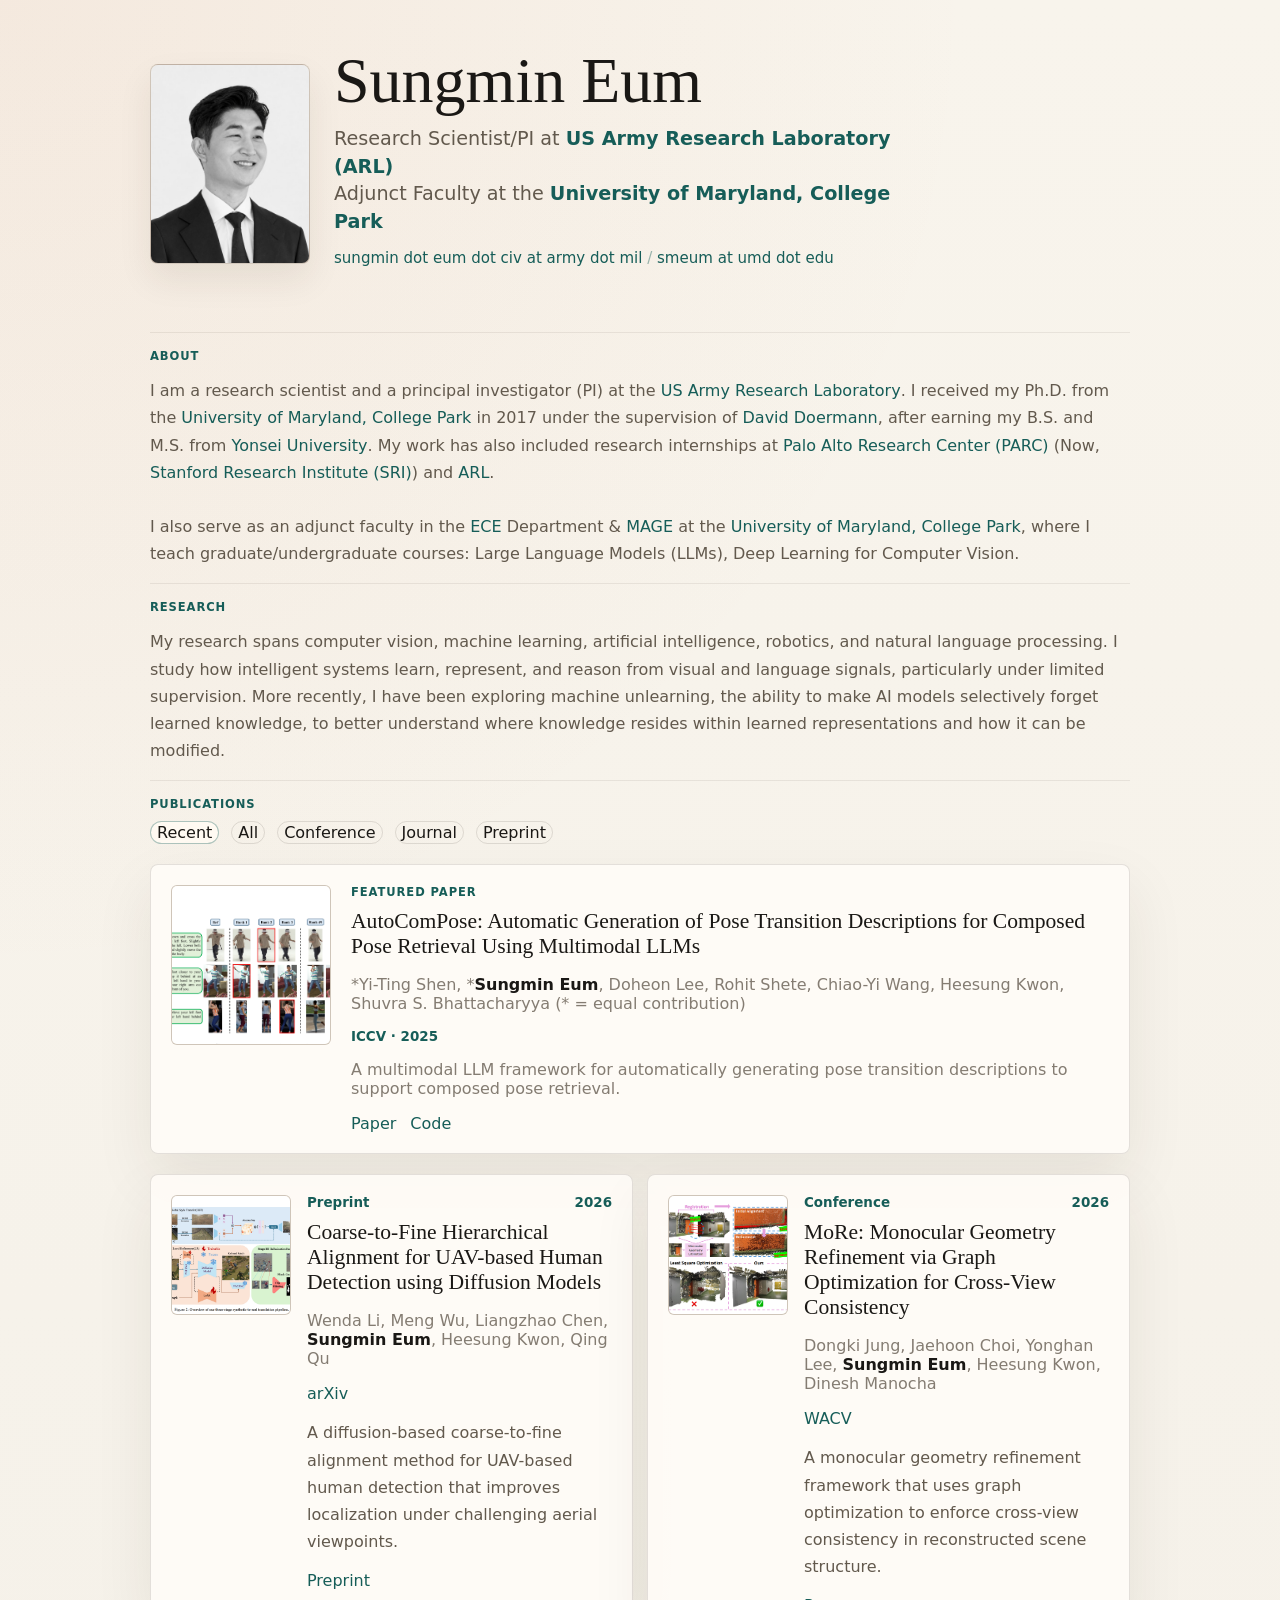
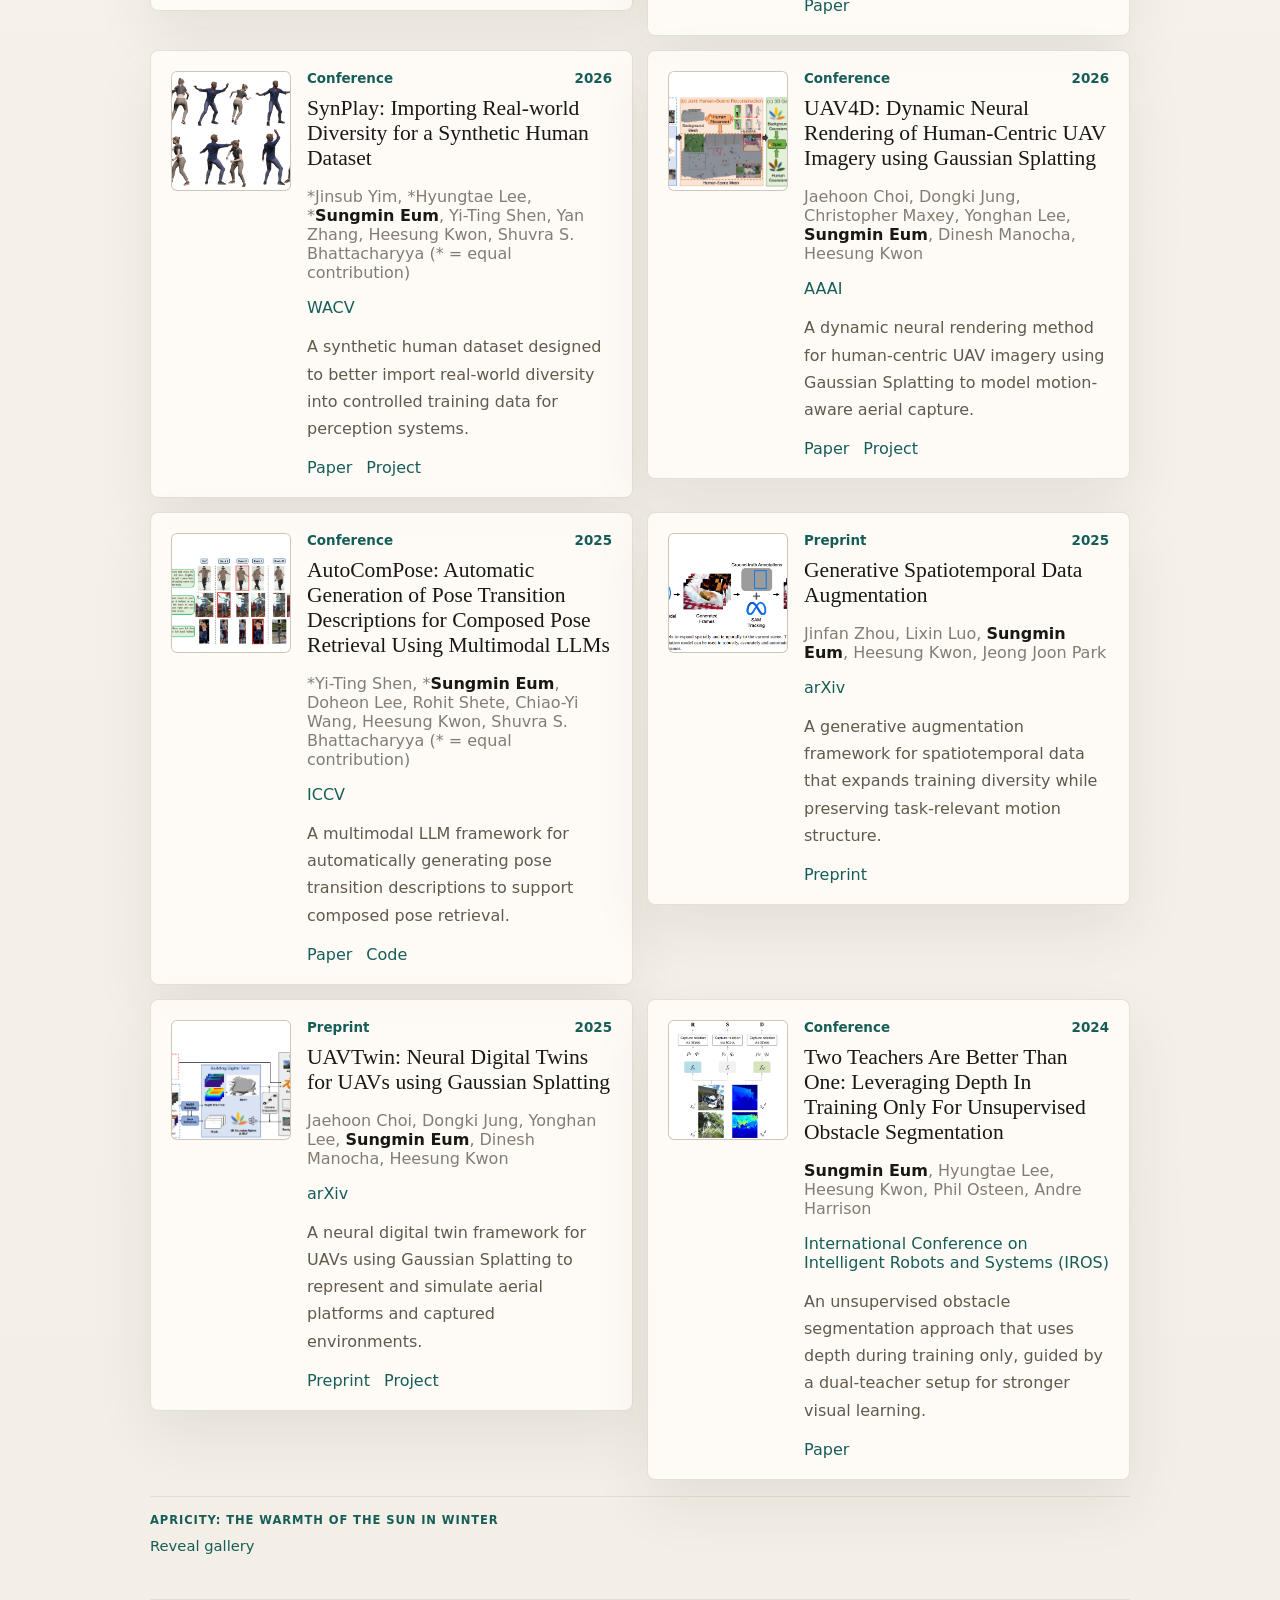
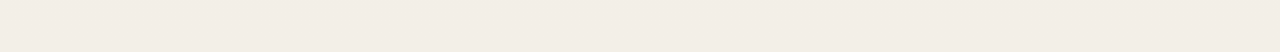
==== index.html @ 0f160ba1 "initial website material" ====
<!DOCTYPE html>
<html lang="en">
  <head>
    <meta charset="UTF-8" />
    <meta name="viewport" content="width=device-width, initial-scale=1.0" />
    <title>Sungmin Eum</title>
    <meta
      name="description"
      content="Personal academic website with publications, research notes, profile management, and a hidden gallery."
    />
    <link rel="stylesheet" href="assets/css/styles.css" />
  </head>
  <body>
    <div class="site-shell">
      <main id="home">
        <section class="hero">
          <div class="hero-main">
            <aside class="hero-aside hero-aside-left">
              <div class="portrait-wrap compact">
                <img id="profile-photo" alt="Portrait" />
              </div>
            </aside>
            <div class="hero-copy">
              <h1 id="profile-name">Loading...</h1>
              <p class="hero-title" id="profile-title"></p>
              <p class="hero-email" id="profile-email-inline"></p>
              <p class="hero-intro" id="profile-intro"></p>
            </div>
            <aside class="hero-aside hero-aside-right"></aside>
          </div>
        </section>

        <section class="content-section single-column-section" id="about">
          <div class="section-heading section-heading-narrow">
            <p class="eyebrow">About</p>
          </div>
          <div class="section-body prose prose-wide rich-prose" id="about-text"></div>
        </section>

        <section class="content-section single-column-section" id="research">
          <div class="section-heading section-heading-narrow">
            <p class="eyebrow">Research</p>
          </div>
          <div class="section-body single-flow-copy">
            <div class="prose prose-wide rich-prose" id="research-text"></div>
          </div>
        </section>

        <section class="content-section publication-section" id="publications">
          <div class="section-heading publication-head">
            <p class="eyebrow">Publications</p>
            <div class="pub-controls" aria-label="Publication filters">
              <button class="chip active" data-filter="Recent">Recent</button>
              <button class="chip" data-filter="All">All</button>
              <button class="chip" data-filter="Conference">Conference</button>
              <button class="chip" data-filter="Journal">Journal</button>
              <button class="chip" data-filter="Preprint">Preprint</button>
            </div>
          </div>
          <div class="featured-paper" id="featured-paper"></div>
          <div class="publication-list publication-grid" id="publication-list"></div>
        </section>

        <section class="content-section gallery-section" id="gallery" aria-live="polite">
          <div class="gallery-header">
            <div>
              <p class="eyebrow">Apricity: the warmth of the sun in winter</p>
              <button class="gallery-toggle" id="gallery-toggle" type="button" aria-expanded="false" aria-controls="gallery-content">
                Reveal gallery
              </button>
            </div>
          </div>
          <div class="gallery-content hidden" id="gallery-content">
            <div class="gallery-grid" id="gallery-grid"></div>
          </div>
        </section>

        <footer class="site-footer">
          <div class="visitor-map">
            <script type="text/javascript" id="mapmyvisitors" src="//mapmyvisitors.com/map.js?d=FUxLtZFxdDgw9W9cADM6pop2XKfiY9yZ3XqUbexV8cw&cl=ffffff&w=a"></script>
          </div>
        </footer>
      </main>
    </div>

    <template id="publication-template">
      <article class="publication-card">
        <div class="publication-thumb-wrap">
          <img class="publication-thumb" alt="Publication preview" />
        </div>
        <div class="publication-card-body">
          <div class="publication-meta">
            <span class="publication-type"></span>
            <span class="publication-year"></span>
          </div>
          <h3 class="publication-title"></h3>
          <p class="publication-authors"></p>
          <p class="publication-venue"></p>
          <p class="publication-abstract"></p>
          <div class="publication-links"></div>
        </div>
      </article>
    </template>

    <script type="module" src="assets/js/site.js"></script>
  </body>
</html>
---- assets/css/styles.css ----
:root {
  --bg: #f3efe7;
  --paper: rgba(255, 252, 247, 0.88);
  --paper-strong: #fffaf2;
  --ink: #1a1815;
  --muted: #62594d;
  --line: rgba(39, 30, 19, 0.12);
  --accent: #165d58;
  --accent-soft: #dcebe7;
  --accent-warm: #c7683c;
  --shadow: 0 24px 60px rgba(56, 37, 18, 0.08);
  --radius: 8px;
  --content-width: min(1160px, calc(100vw - 48px));
  --reading-width: 980px;
}

* {
  box-sizing: border-box;
}

html {
  scroll-behavior: smooth;
}

body {
  margin: 0;
  font-family: Inter, ui-sans-serif, system-ui, -apple-system, BlinkMacSystemFont, 'Segoe UI', sans-serif;
  color: var(--ink);
  background:
    radial-gradient(circle at top left, rgba(199, 104, 60, 0.08), transparent 28%),
    linear-gradient(180deg, #f8f4ec 0%, var(--bg) 100%);
}

img {
  max-width: 100%;
  display: block;
}

a {
  color: inherit;
  text-decoration: none;
}

button,
input,
textarea,
select {
  font: inherit;
}

.site-shell,
.admin-shell {
  width: var(--content-width);
  margin: 0 auto;
}

.topbar,
.admin-header {
  display: flex;
  align-items: center;
  justify-content: flex-end;
  gap: 24px;
  padding: 24px 0;
}

.topbar {
  position: sticky;
  top: 0;
  z-index: 20;
  backdrop-filter: blur(14px);
  background: rgba(243, 239, 231, 0.8);
  border-bottom: 1px solid rgba(39, 30, 19, 0.06);
}

h1,
h2,
h3 {
  font-family: 'Iowan Old Style', 'Palatino Linotype', 'Book Antiqua', Palatino, 'Times New Roman', serif;
  font-weight: 400;
}

.main-nav,
.overview-grid,
.pub-controls,
.admin-actions,
.panel-actions {
  display: flex;
  flex-wrap: wrap;
  gap: 12px;
}

.main-nav a,
.overview-grid a {
  color: var(--muted);
}

.hero {
  padding: 42px 0 22px;
  min-height: auto;
}

.hero-main {
  display: grid;
  grid-template-columns: 160px minmax(0, 1fr);
  gap: 24px;
  align-items: center;
  max-width: var(--reading-width);
  margin: 0 auto;
}

.section-grid {
  display: grid;
  grid-template-columns: minmax(0, 1.3fr) minmax(320px, 0.9fr);
  gap: 36px;
}

.hero-copy h1 {
  font-size: clamp(2.5rem, 5vw, 4.2rem);
  line-height: 0.98;
  margin: 8px 0 12px;
  max-width: 12ch;
}

.hero-title {
  font-size: 1.2rem;
  line-height: 1.45;
  max-width: 38rem;
  color: var(--muted);
  margin: 0 0 10px;
}

.hero-inline-link {
  color: var(--accent);
  text-decoration: none;
  font-weight: 600;
  transition: color 180ms ease, opacity 180ms ease;
}

.hero-inline-link:hover {
  color: var(--accent-warm);
  opacity: 0.92;
}

.hero-email {
  margin: 0 0 14px;
  color: var(--accent);
  font-size: 0.94rem;
  line-height: 1.6;
}

.email-separator {
  color: rgba(22, 93, 88, 0.42);
}

.hero-intro {
  max-width: 42rem;
  margin-bottom: 0;
}

.hero-intro,
.prose,
.publication-abstract,
.gallery-intro,
.news-item p,
.editor-panel p,
.workflow-list {
  color: var(--muted);
  line-height: 1.7;
}

.inline-content-link {
  color: var(--accent);
  font-weight: 500;
  text-decoration: none;
}

.inline-content-link:hover {
  color: var(--accent-warm);
}

.eyebrow {
  margin: 0;
  text-transform: uppercase;
  letter-spacing: 0.08em;
  font-size: 0.72rem;
  color: var(--accent);
  font-weight: 700;
}

.button,
.chip,
.text-button {
  border-radius: 999px;
  border: 1px solid transparent;
  cursor: pointer;
  transition: 180ms ease;
}

.button {
  padding: 0.9rem 1.1rem;
}

.button.primary {
  background: var(--ink);
  color: white;
}

.button.secondary,
.chip {
  background: transparent;
  border-color: var(--line);
  color: var(--ink);
}

.chip.active,
.button.secondary:hover,
.chip:hover {
  background: var(--paper-strong);
  border-color: rgba(22, 93, 88, 0.35);
}

.text-button {
  background: none;
  border: 0;
  color: var(--accent-warm);
  padding: 0;
}

.featured-card,
.publication-card,
.news-item,
.gallery-card,
.editor-panel,
.editor-item,
.admin-note {
  background: var(--paper);
  border: 1px solid var(--line);
  border-radius: var(--radius);
  box-shadow: var(--shadow);
}

.hero-aside {
  display: grid;
  gap: 12px;
}

.hero-aside-left {
  justify-items: start;
}

.portrait-wrap {
  aspect-ratio: 4 / 5;
  overflow: hidden;
  border-radius: var(--radius);
  border: 1px solid var(--line);
  background: linear-gradient(180deg, #e9dfd2, #d6c6b8);
}

.portrait-wrap.compact {
  max-width: 160px;
  width: 100%;
  justify-self: start;
  box-shadow: 0 16px 34px rgba(56, 37, 18, 0.08);
}

.portrait-wrap img,
.photo-preview-wrap img {
  width: 100%;
  height: 100%;
  object-fit: cover;
  object-position: center 18%;
}

.featured-card,
.publication-card,
.gallery-card,
.editor-panel,
.editor-item,
.admin-note,
.news-item {
  padding: 20px;
}

.overview-band,
.content-section,
.gallery-panel,
.admin-grid {
  padding: 16px 0;
}

.overview-grid {
  display: grid;
  grid-template-columns: repeat(4, minmax(0, 1fr));
  gap: 12px;
}

.overview-grid a {
  padding: 18px;
  border-top: 1px solid var(--line);
}

.content-section {
  border-top: 1px solid rgba(39, 30, 19, 0.08);
}

.single-column-section {
  display: grid;
  gap: 14px;
  max-width: var(--reading-width);
  margin: 0 auto;
  width: 100%;
}

.single-flow-copy {
  display: grid;
  gap: 18px;
}

.publication-section {
  display: grid;
  gap: 20px;
  max-width: var(--reading-width);
  margin: 0 auto;
  width: 100%;
}

.gallery-section {
  display: grid;
  gap: 18px;
  max-width: var(--reading-width);
  margin: 0 auto;
  width: 100%;
}

.gallery-content.hidden {
  display: none;
}

.publication-head {
  display: grid;
  gap: 10px;
}

.section-heading h2,
.gallery-header h2,
.admin-header h1,
.panel-heading h2 {
  margin: 8px 0 0;
  font-size: clamp(2rem, 4vw, 3rem);
  line-height: 1;
}

.split-copy {
  display: grid;
  grid-template-columns: minmax(0, 1.2fr) minmax(260px, 0.8fr);
  gap: 20px;
}

.featured-card h3,
.publication-title,
.gallery-card h3,
.editor-item-head h3 {
  margin: 10px 0 8px;
  font-size: 1.35rem;
}

.publication-list,
.gallery-grid,
.stack-list {
  display: grid;
  gap: 14px;
}

.publication-grid {
  grid-template-columns: repeat(2, minmax(0, 1fr));
  align-items: start;
}

.publication-card {
  display: grid;
  grid-template-columns: 120px minmax(0, 1fr);
  gap: 16px;
  align-items: start;
}

.publication-thumb-wrap {
  width: 120px;
}

.publication-thumb {
  width: 100%;
  aspect-ratio: 1 / 1;
  object-fit: cover;
  border-radius: 6px;
  border: 1px solid var(--line);
  background: #e7ddd0;
}

.publication-card-body {
  min-width: 0;
}

.featured-card {
  display: grid;
  grid-template-columns: 160px minmax(0, 1fr);
  gap: 20px;
  align-items: start;
}

.featured-visual {
  width: 100%;
  aspect-ratio: 1 / 1;
  border-radius: 6px;
  border: 1px solid var(--line);
  object-fit: cover;
  background: #e7ddd0;
}

.featured-copy {
  min-width: 0;
}

.publication-meta,
.gallery-meta,
.venue-line {
  color: var(--accent);
  font-size: 0.84rem;
  font-weight: 600;
}

.publication-venue {
  color: var(--accent);
}

.publication-authors {
  color: rgba(98, 89, 77, 0.78);
}

.featured-copy > p:not(.eyebrow):not(.venue-line) {
  color: rgba(98, 89, 77, 0.78);
}

.author-highlight {
  color: var(--ink);
  font-weight: 700;
  letter-spacing: 0;
}

.publication-meta {
  display: flex;
  justify-content: space-between;
  gap: 16px;
}

.publication-links {
  display: flex;
  flex-wrap: wrap;
  gap: 14px;
  margin-top: 14px;
}

.publication-links a {
  color: var(--accent);
}

.gallery-header,
.editor-item-head {
  display: flex;
  align-items: center;
  justify-content: flex-start;
  gap: 16px;
}

.gallery-toggle {
  margin-top: 10px;
  padding: 0;
  border: 0;
  background: none;
  color: var(--accent);
  font: inherit;
  font-size: 0.92rem;
  cursor: pointer;
}

.gallery-toggle:hover {
  color: var(--accent-warm);
}

.gallery-grid {
  grid-template-columns: repeat(2, minmax(0, 1fr));
  gap: 18px;
  align-items: start;
}

.gallery-card {
  display: grid;
  gap: 12px;
  padding: 14px;
  align-content: start;
}

.gallery-card img {
  width: 100%;
  height: auto;
  object-fit: contain;
  border-radius: 6px;
  border: 1px solid var(--line);
  background: rgba(255, 250, 242, 0.72);
}

.gallery-card h3 {
  margin: 0 0 6px;
}

.gallery-card p {
  margin: 0;
}

.site-footer {
  max-width: var(--reading-width);
  margin: 28px auto 40px;
  padding-top: 12px;
  border-top: 1px solid rgba(39, 30, 19, 0.08);
}

.visitor-map {
  display: flex;
  justify-content: flex-end;
  opacity: 0.72;
  transform: scale(0.10);
  transform-origin: right top;
  max-height: 88px;
  overflow: hidden;
}

.admin-body {
  background: #f5f0e6;
}

.admin-grid {
  display: grid;
  grid-template-columns: minmax(0, 1.3fr) 320px;
  gap: 20px;
  align-items: start;
}

.editor-form {
  display: grid;
  gap: 20px;
}

.editor-panel.full-width {
  width: 100%;
}

.editor-panel label,
.editor-item-grid label {
  display: grid;
  gap: 8px;
  margin-top: 14px;
  color: var(--ink);
  font-weight: 600;
}

.editor-item-grid {
  display: grid;
  grid-template-columns: repeat(2, minmax(0, 1fr));
  gap: 14px;
}

.full-span {
  grid-column: 1 / -1;
}

input,
textarea,
select {
  width: 100%;
  border-radius: 6px;
  border: 1px solid rgba(39, 30, 19, 0.16);
  padding: 0.85rem 0.95rem;
  background: rgba(255, 255, 255, 0.72);
}

.checkbox-row {
  grid-auto-flow: column;
  justify-content: start;
  align-items: center;
}

.checkbox-row input {
  width: auto;
}

.photo-preview-wrap {
  margin-top: 14px;
  aspect-ratio: 4 / 5;
  border-radius: var(--radius);
  overflow: hidden;
  border: 1px solid var(--line);
}

.field-hint {
  margin: 10px 0 0;
  font-size: 0.9rem;
}

.workflow-list {
  padding-left: 18px;
}

@media (max-width: 980px) {
  .hero-main,
  .section-grid,
  .admin-grid,
  .split-copy,
  .gallery-card {
    grid-template-columns: 1fr;
  }

  .hero-main {
    align-items: start;
  }

  .sticky-heading {
    position: static;
  }

  .overview-grid,
  .gallery-grid,
  .publication-grid {
    grid-template-columns: 1fr 1fr;
  }

  .portrait-wrap.compact {
    justify-self: start;
    max-width: 220px;
  }

}

@media (max-width: 720px) {
  :root {
    --content-width: min(100vw - 28px, 1000px);
  }

  .topbar,
  .admin-header,
  .gallery-header,
  .editor-item-head {
    align-items: flex-start;
    flex-direction: column;
  }

  .main-nav,
  .overview-grid,
  .gallery-grid,
  .editor-item-grid,
  .publication-grid {
    grid-template-columns: 1fr;
  }

  .hero {
    min-height: auto;
    padding-top: 28px;
  }

  .hero-copy h1 {
    font-size: 3rem;
  }

  .publication-card,
  .featured-card {
    grid-template-columns: 1fr;
  }

  .publication-thumb-wrap {
    width: 100%;
  }
}
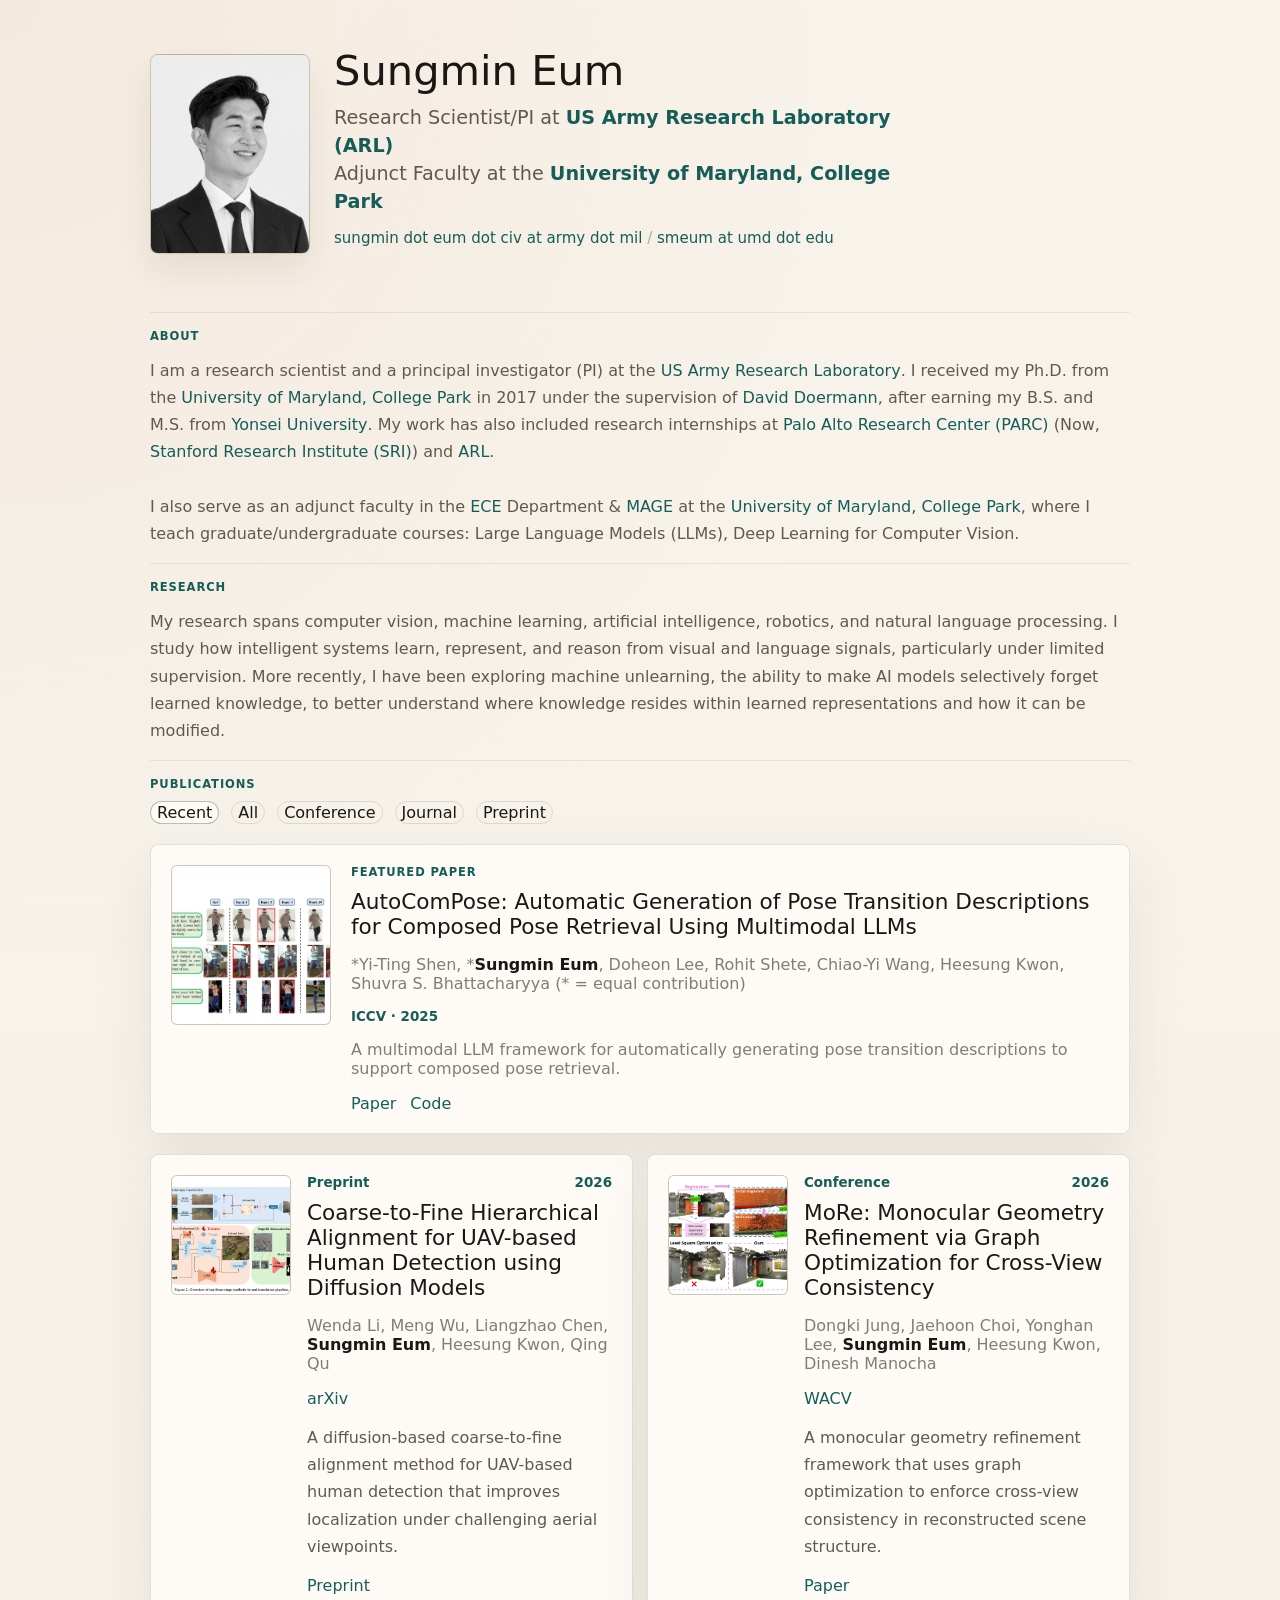
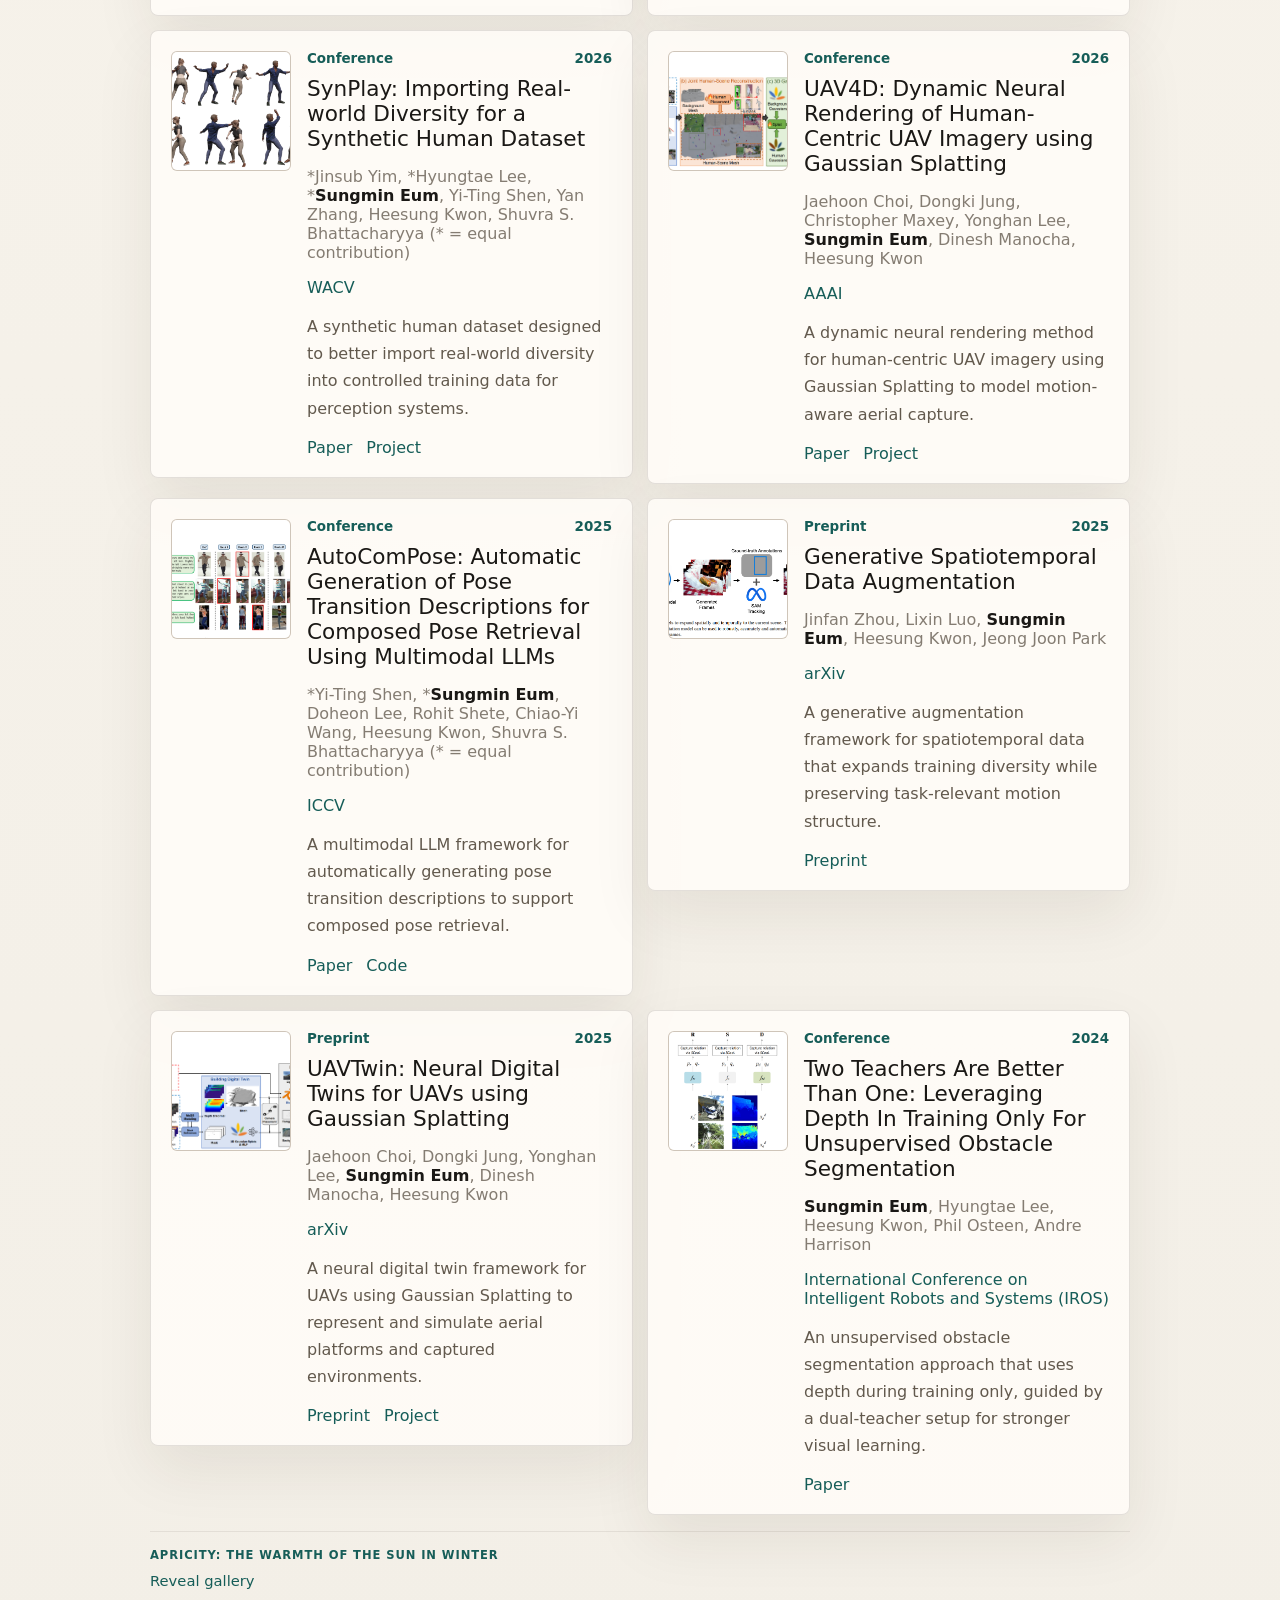
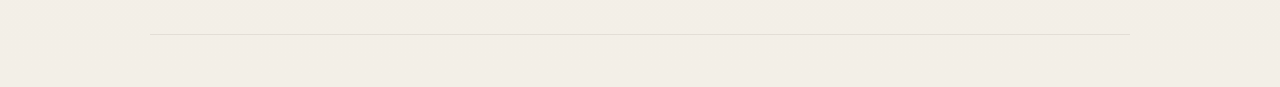
==== commit c16c210d: "update webpage" ====
--- a/index.html
+++ b/index.html
@@ -8,6 +8,9 @@
       name="description"
       content="Personal academic website with publications, research notes, profile management, and a hidden gallery."
     />
+    <link rel="preconnect" href="https://fonts.googleapis.com" />
+    <link rel="preconnect" href="https://fonts.gstatic.com" crossorigin />
+    <link href="https://fonts.googleapis.com/css2?family=Rubik:wght@300&display=swap" rel="stylesheet" />
     <link rel="stylesheet" href="assets/css/styles.css" />
   </head>
   <body>
--- a/assets/css/styles.css
+++ b/assets/css/styles.css
@@ -75,8 +75,8 @@
 h1,
 h2,
 h3 {
-  font-family: 'Iowan Old Style', 'Palatino Linotype', 'Book Antiqua', Palatino, 'Times New Roman', serif;
-  font-weight: 400;
+  font-family: Inter, ui-sans-serif, system-ui, -apple-system, BlinkMacSystemFont, 'Segoe UI', sans-serif;
+  font-weight: 600;
 }
 
 .main-nav,
@@ -115,8 +115,9 @@
 }
 
 .hero-copy h1 {
-  font-size: clamp(2.5rem, 5vw, 4.2rem);
-  line-height: 0.98;
+  font-size: clamp(1.8rem, 3.3vw, 2.6rem);
+  font-weight: 500;
+  line-height: 1.02;
   margin: 8px 0 12px;
   max-width: 12ch;
 }
@@ -360,8 +361,10 @@
 .publication-title,
 .gallery-card h3,
 .editor-item-head h3 {
+  font-family: Inter, ui-sans-serif, system-ui, -apple-system, BlinkMacSystemFont, 'Segoe UI', sans-serif;
   margin: 10px 0 8px;
   font-size: 1.35rem;
+  font-weight: 500;
 }
 
 .publication-list,
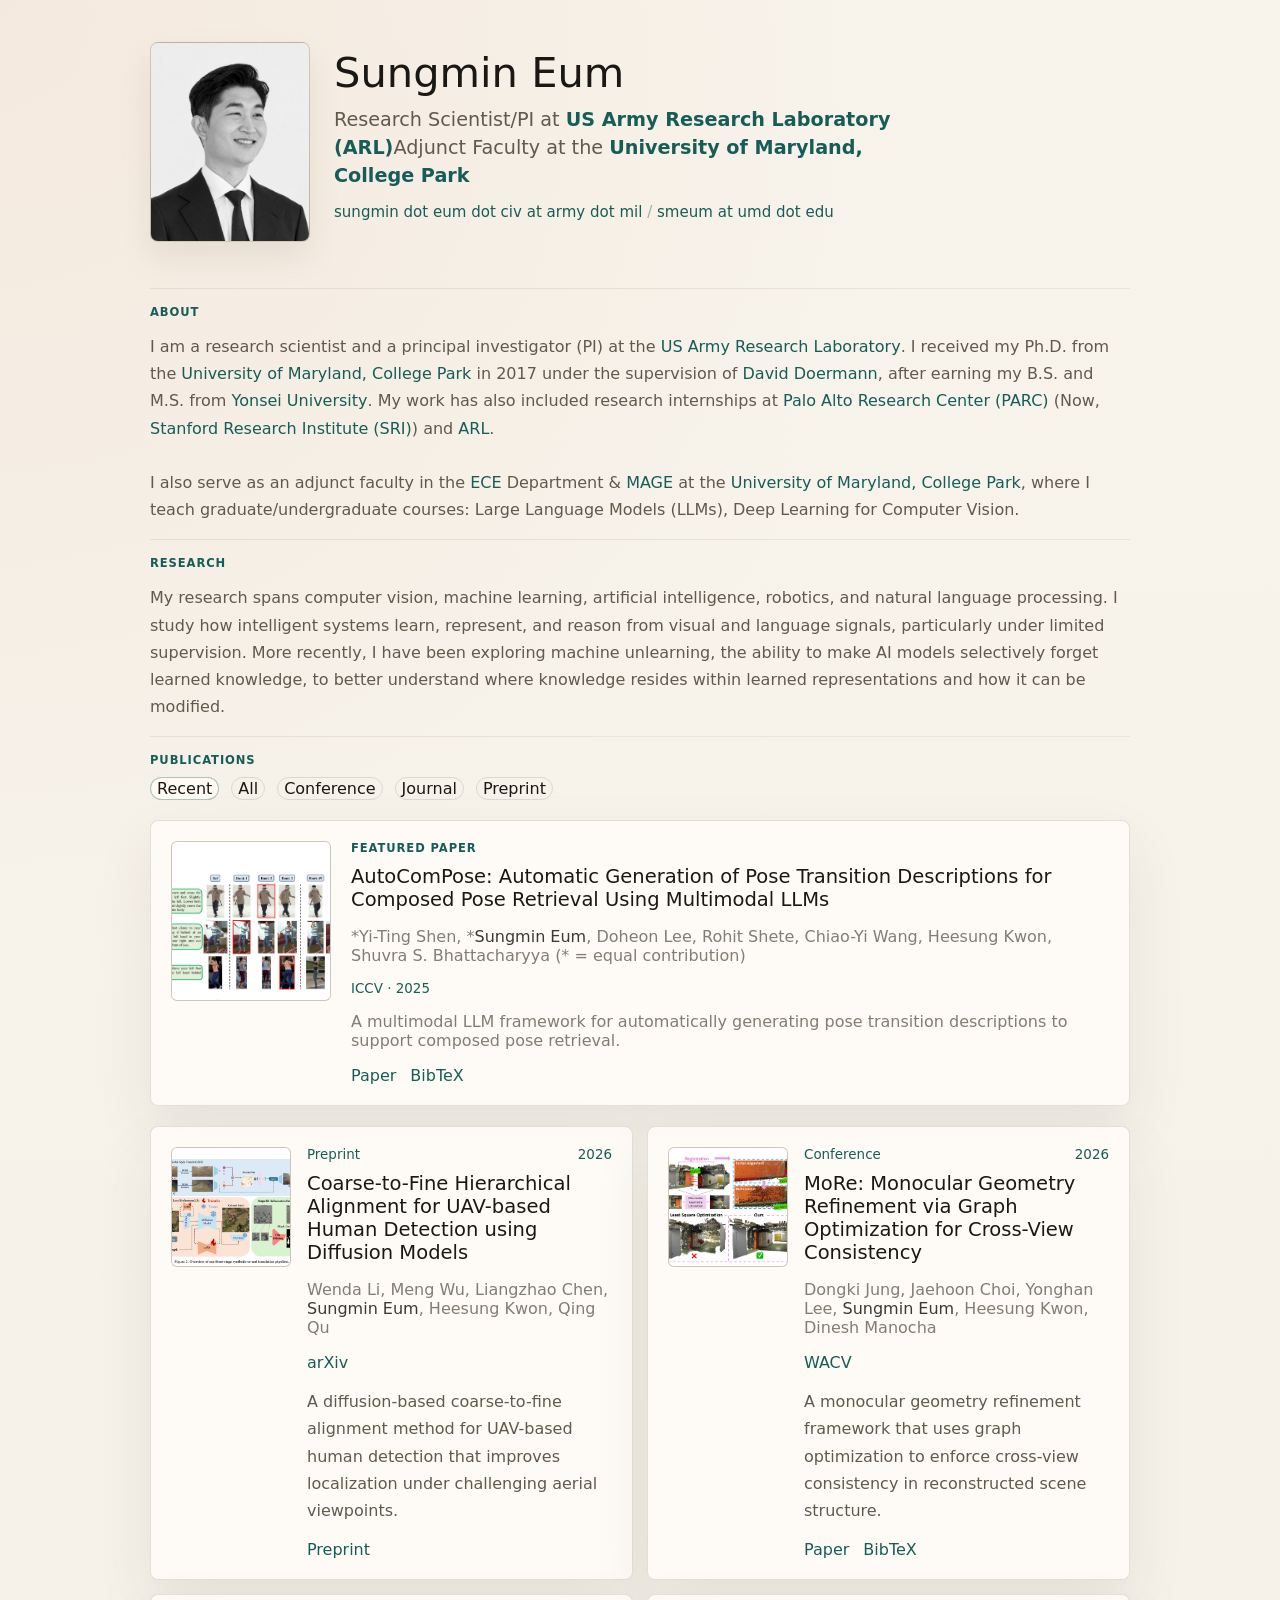
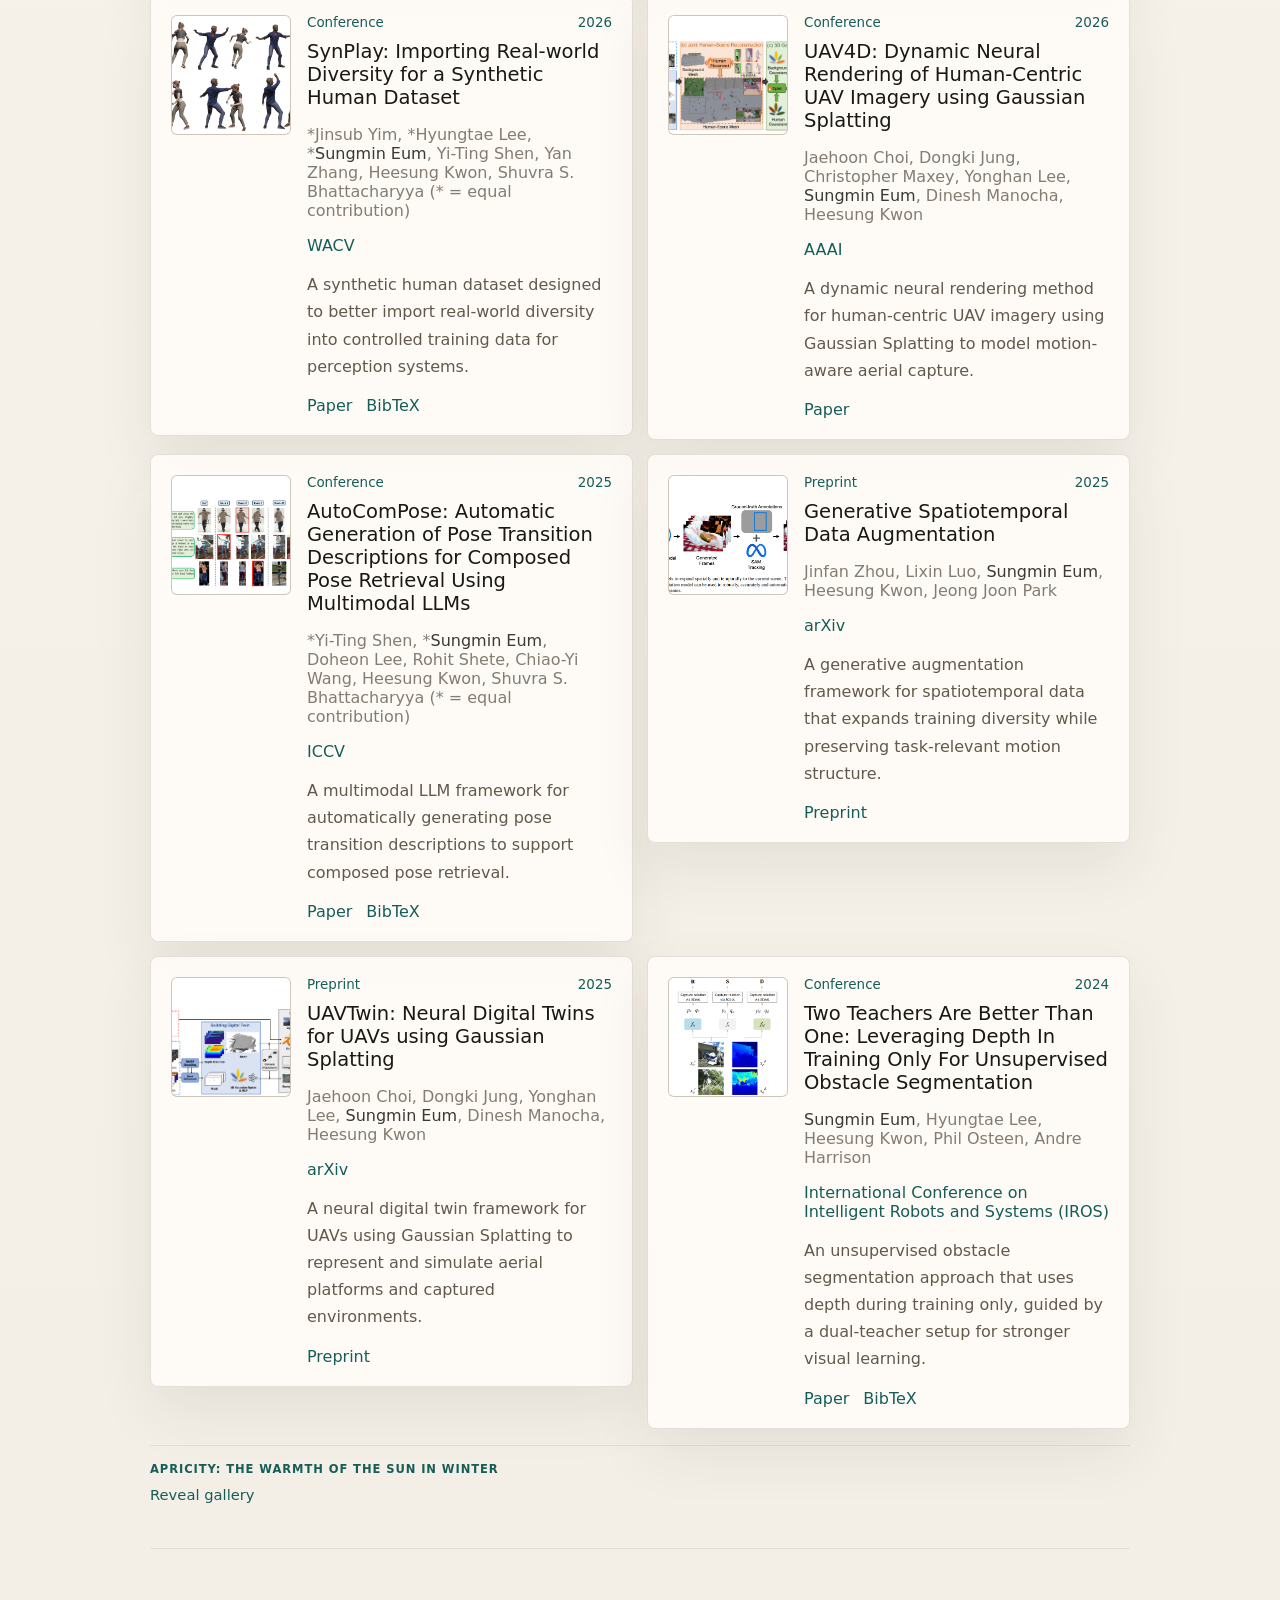
==== commit 73f63f71: "updated bibtex" ====
--- a/index.html
+++ b/index.html
@@ -105,6 +105,17 @@
       </article>
     </template>
 
+    <dialog class="bibtex-modal" id="bibtex-modal">
+      <div class="bibtex-modal-head">
+        <h3>BibTeX</h3>
+        <button class="text-button" id="close-bibtex" type="button">Close</button>
+      </div>
+      <pre class="bibtex-content" id="bibtex-content"></pre>
+      <div class="bibtex-actions">
+        <button class="button secondary" id="copy-bibtex" type="button">Copy BibTeX</button>
+      </div>
+    </dialog>
+
     <script type="module" src="assets/js/site.js"></script>
   </body>
 </html>
--- a/assets/css/styles.css
+++ b/assets/css/styles.css
@@ -116,7 +116,7 @@
 
 .hero-copy h1 {
   font-size: clamp(1.8rem, 3.3vw, 2.6rem);
-  font-weight: 500;
+  font-weight: 400;
   line-height: 1.02;
   margin: 8px 0 12px;
   max-width: 12ch;
@@ -363,8 +363,8 @@
 .editor-item-head h3 {
   font-family: Inter, ui-sans-serif, system-ui, -apple-system, BlinkMacSystemFont, 'Segoe UI', sans-serif;
   margin: 10px 0 8px;
-  font-size: 1.35rem;
-  font-weight: 500;
+  font-size: 1.22rem;
+  font-weight: 400;
 }
 
 .publication-list,
@@ -428,11 +428,12 @@
 .venue-line {
   color: var(--accent);
   font-size: 0.84rem;
-  font-weight: 600;
+  font-weight: 500;
 }
 
 .publication-venue {
   color: var(--accent);
+  font-weight: 500;
 }
 
 .publication-authors {
@@ -444,8 +445,8 @@
 }
 
 .author-highlight {
-  color: var(--ink);
-  font-weight: 700;
+  color: rgba(26, 24, 21, 0.86);
+  font-weight: 500;
   letter-spacing: 0;
 }
 
@@ -464,6 +465,55 @@
 
 .publication-links a {
   color: var(--accent);
+}
+
+.bibtex-link {
+  padding: 0;
+  border: 0;
+  background: none;
+  color: var(--accent);
+  font: inherit;
+  cursor: pointer;
+}
+
+.bibtex-modal {
+  width: min(680px, calc(100vw - 32px));
+  border: 1px solid var(--line);
+  border-radius: var(--radius);
+  padding: 18px;
+  background: var(--paper-strong);
+  box-shadow: var(--shadow);
+}
+
+.bibtex-modal::backdrop {
+  background: rgba(26, 24, 21, 0.28);
+}
+
+.bibtex-modal-head,
+.bibtex-actions {
+  display: flex;
+  align-items: center;
+  justify-content: space-between;
+  gap: 12px;
+}
+
+.bibtex-modal-head h3 {
+  margin: 0;
+  font-size: 1rem;
+  font-weight: 500;
+}
+
+.bibtex-content {
+  margin: 16px 0;
+  padding: 14px;
+  border-radius: 6px;
+  border: 1px solid var(--line);
+  background: rgba(255, 255, 255, 0.64);
+  color: var(--muted);
+  font-size: 0.92rem;
+  line-height: 1.6;
+  overflow-x: auto;
+  white-space: pre-wrap;
 }
 
 .gallery-header,
